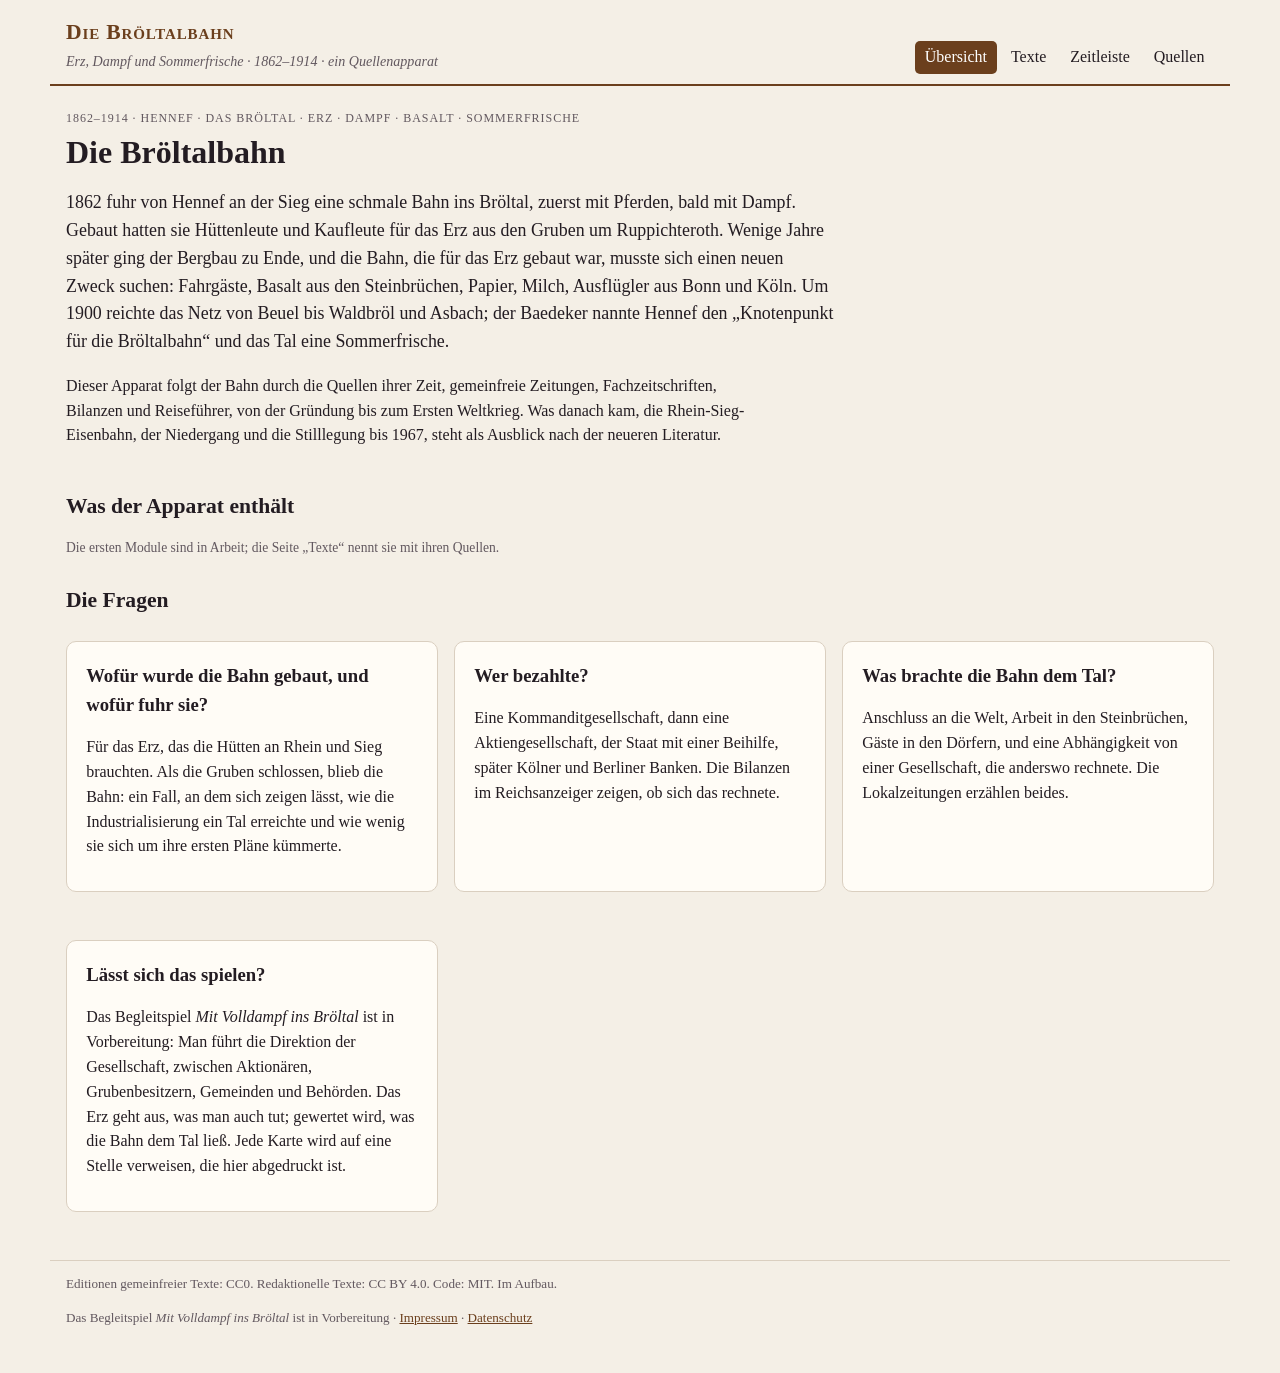
==== index.html @ b5d922d7 "Geruest: Uebersicht, fuenf geplante Module, Zeitleiste 1853-1914 mit Ausblick, Quellen und Methode, " ====
<!doctype html>
<html lang="de">
<head>
<meta charset="utf-8">
<meta name="viewport" content="width=device-width, initial-scale=1">
<title>Die Bröltalbahn. Erz, Dampf und Sommerfrische 1862–1914</title>
<meta name="description" content="Ein Quellenapparat zur Bröltalbahn, der Schmalspurbahn von Hennef ins Bröltal: wie eine Bahn für das Erz gebaut wurde, das Erz verlor und einen neuen Zweck fand, 1862–1914, in gemeinfreien Zeitungen, Fachzeitschriften und Reiseführern.">
<meta property="og:type" content="website">
<meta property="og:title" content="Die Bröltalbahn. Erz, Dampf und Sommerfrische 1862–1914">
<meta property="og:description" content="Gebaut für das Erz, geblieben für das Tal: die Bröltalbahn in ihren Quellen.">
<link rel="stylesheet" href="style.css">
</head>
<body>
<header class="top">
  <a class="brand" href="#/">
    <strong>Die Bröltalbahn</strong>
    <em>Erz, Dampf und Sommerfrische · 1862–1914 · ein Quellenapparat</em>
  </a>
  <nav>
    <a href="#/">Übersicht</a>
    <a href="#/texts">Texte</a>
    <a href="#/compare" id="navCompare" hidden>Vergleich</a>
    <a href="#/timeline">Zeitleiste</a>
    <a href="#/plates" id="navPlates" hidden>Tafeln</a>
    <a href="#/sources">Quellen</a>
  </nav>
</header>
<main id="view" aria-live="polite"></main>
<footer>
  <p>Editionen gemeinfreier Texte: CC0. Redaktionelle Texte: CC BY 4.0. Code: MIT. Im Aufbau.</p>
  <p>Das Begleitspiel <em>Mit Volldampf ins Bröltal</em> ist in Vorbereitung · <a href="legal.html#notice">Impressum</a> · <a href="legal.html#privacy">Datenschutz</a></p>
</footer>
<script src="app.js"></script>
</body>
</html>
---- style.css ----
:root{
  --paper:#f4efe6; --panel:#fffcf6; --ink:#231c22; --ink2:#62585f; --line:#dacfc0;
  --red:#6b3f1d; --gold:#8a6d2f; --sea:#2f5d62;
  --gesellschaft:#8c3b1c; --gruben:#5a4a3a; --staat:#2f4f7a; --tal:#3f5a2a; --nachwelt:#7a7064;
  --serif:"Iowan Old Style","Palatino Linotype",Palatino,"Book Antiqua",Georgia,serif;
}
*{box-sizing:border-box}
body{margin:0; background:var(--paper); color:var(--ink); font-family:var(--serif); line-height:1.55}
a{color:var(--red)}
.top{display:flex; justify-content:space-between; align-items:flex-end; flex-wrap:wrap; gap:.6rem 1.5rem;
  max-width:1180px; margin:0 auto; padding:1rem 16px .6rem; border-bottom:2px solid var(--red)}
.brand{text-decoration:none; color:inherit}
.brand strong{display:block; font-size:1.35rem; color:var(--red); font-variant:small-caps; letter-spacing:.04em}
.brand em{font-size:.88rem; color:var(--ink2)}
.top nav{display:flex; gap:.3rem; flex-wrap:wrap}
.top nav a{text-decoration:none; color:var(--ink); padding:.25rem .6rem; border-radius:5px}
.top nav a.on{background:var(--red); color:#fff}
main{max-width:1180px; margin:0 auto; padding:1.2rem 16px 2rem}
footer{max-width:1180px; margin:0 auto; padding:0 16px 2rem; font-size:.82rem; color:var(--ink2); border-top:1px solid var(--line)}
h1{font-size:2rem; margin:.2rem 0 .6rem; line-height:1.2}
h2{font-size:1.35rem; margin:1.6rem 0 .5rem}
h3{margin:.2rem 0 .3rem}
.lede{font-size:1.12rem; max-width:48rem}
.fine{font-size:.85rem; color:var(--ink2)}
.tag{font-size:.75rem; letter-spacing:.08em; text-transform:uppercase; color:var(--ink2)}
.panel{background:var(--panel); border:1px solid var(--line); border-radius:10px; padding:1rem 1.2rem; margin:1rem 0}
.readable{max-width:44rem}
.grid{display:grid; gap:1rem}
.g2{grid-template-columns:repeat(auto-fill,minmax(300px,1fr))}
.g4{grid-template-columns:repeat(auto-fill,minmax(210px,1fr))}
.card{background:var(--panel); border:1px solid var(--line); border-radius:10px; padding:.9rem 1rem; text-decoration:none; color:inherit; display:block}
a.card:hover{border-color:var(--red)}
.card.planned{opacity:.72; border-style:dashed}
.side{display:inline-block; font-size:.72rem; padding:0 .45rem; border-radius:99px; color:#fff; letter-spacing:.03em}
.side.gesellschaft{background:var(--gesellschaft)} .side.gruben{background:var(--gruben)} .side.staat{background:var(--staat)}
.side.tal{background:var(--tal)} .side.nachwelt{background:var(--nachwelt)}
.hero{display:grid; grid-template-columns:minmax(0,1.5fr) minmax(0,1fr); gap:1.5rem; align-items:start}
.hero.one{grid-template-columns:1fr}
.hero img{width:100%; border-radius:8px; border:1px solid var(--line)}
figure{margin:0}
figcaption{font-size:.85rem; color:var(--ink2); margin-top:.4rem}
.quote{border-left:3px solid var(--red); padding:.2rem 0 .2rem 1rem; margin:1rem 0; font-style:italic}
/* reader */
.toc{display:flex; flex-wrap:wrap; gap:.4rem; margin:.6rem 0 1rem}
.toc a{border:1px solid var(--line); border-radius:6px; padding:.2rem .6rem; text-decoration:none; color:var(--ink); background:var(--panel); font-size:.9rem}
.toc a.on{border-color:var(--red); background:var(--red); color:#fff}
.langbar{display:flex; gap:.3rem; margin:.4rem 0 1rem}
.langbar button{font:inherit; font-size:.85rem; background:var(--panel); border:1px solid var(--line); border-radius:6px; padding:.2rem .7rem; cursor:pointer}
.langbar button.on{background:var(--ink); color:var(--paper); border-color:var(--ink)}
.unit{display:grid; grid-template-columns:4.6rem minmax(0,1fr); gap:.3rem .8rem; padding:.55rem 0; border-bottom:1px dotted var(--line)}
.unit .num{font-size:.78rem; color:var(--ink2); text-align:right; padding-top:.2rem}
.unit .num a{color:inherit; text-decoration:none}
.unit .pg{display:block; font-size:.7rem; line-height:1.25; margin-top:.3rem; color:var(--ink2); opacity:.85}
.unit.hl{background:#efdfe6}
.unit .cols{display:grid; grid-template-columns:1fr 1fr; gap:1.2rem}
.unit .cols.one{grid-template-columns:1fr}
.unit .orig{color:var(--ink2)}
.unit .orig[lang=grc]{font-family:"Gentium Plus","Gentium Book Plus","Palatino Linotype","GFS Didot","Times New Roman",serif; color:var(--ink); font-size:1.02em; line-height:1.6}
.unit.label .text{font-variant:small-caps; letter-spacing:.03em; font-weight:600; color:var(--red)}
.unit h4{margin:0 0 .3rem; font-size:.95rem; color:var(--red)}
.unit .text,.unit .orig{white-space:pre-line}
.unit .orig[dir=rtl]{font-family:"Traditional Arabic","Sakkal Majalla","Noto Naskh Arabic","Geeza Pro",serif; font-size:1.3em; line-height:1.9; color:var(--ink)}
.unit .translit{margin-top:.5rem; font-size:.88em; font-style:italic; color:var(--ink2)}
.note{grid-column:2; font-size:.84rem; color:var(--ink2); border-left:2px solid var(--gold); padding-left:.6rem}
.hinweis{font-size:.9rem}
/* timeline */
.tl{position:relative; margin:1rem 0 0 .6rem; padding-left:1.4rem; border-left:2px solid var(--line)}
.st{position:relative; margin:0 0 1.2rem; display:grid; grid-template-columns:minmax(0,1fr) 140px; gap:1rem; align-items:start}
.st::before{content:""; position:absolute; left:-1.95rem; top:.35rem; width:12px; height:12px; border-radius:50%; background:var(--c,var(--ink)); border:2px solid var(--paper)}
.st .d{font-size:.82rem; color:var(--ink2)}
.st img{width:140px; border-radius:6px; border:1px solid var(--line)}
.st p{margin:.2rem 0}
.legend{display:flex; flex-wrap:wrap; gap:.4rem}
/* plates */
.plate img{width:100%; border-radius:6px; border:1px solid var(--line); background:#fff}
.lightbox{position:fixed; inset:0; background:rgba(20,16,12,.85); display:flex; align-items:center; justify-content:center; padding:16px; z-index:10}
.lightbox img{max-width:100%; max-height:86vh; border-radius:6px}
.lightbox .cap{color:#f5efe2; max-width:44rem; font-size:.9rem; margin-top:.6rem}
.lightbox figure{text-align:center}
/* compare */
.cmp{display:grid; gap:1rem; margin-top:1rem}
.cmp.n2{grid-template-columns:1fr 1fr}
.cmp.n3{grid-template-columns:repeat(3,minmax(0,1fr))}
.cmp.n4{grid-template-columns:1fr 1fr}
.voice{background:var(--panel); border:1px solid var(--line); border-radius:10px; padding:.8rem 1rem}
.vhead{border-bottom:1px solid var(--line); padding-bottom:.5rem; margin-bottom:.5rem}
.vunit{margin:.7rem 0}
.vunit .text{white-space:pre-line}
@media (max-width:760px){
  .cmp.n2,.cmp.n3,.cmp.n4{grid-template-columns:1fr}
  .hero{grid-template-columns:1fr}
  .unit .cols{grid-template-columns:1fr}
  .st{grid-template-columns:1fr}
  .st img{width:110px}
  h1{font-size:1.6rem}
}
@media (prefers-color-scheme: dark){
  :root:not([data-theme="light"]){--paper:#1c171b; --panel:#262026; --ink:#ece4ea; --ink2:#b3a8b0; --line:#43383f; --red:#d9a77c}
  :root:not([data-theme="light"]) .unit.hl{background:#3a2a35}
  :root:not([data-theme="light"]) .top nav a.on, :root:not([data-theme="light"]) .toc a.on{color:#1c171b}
}
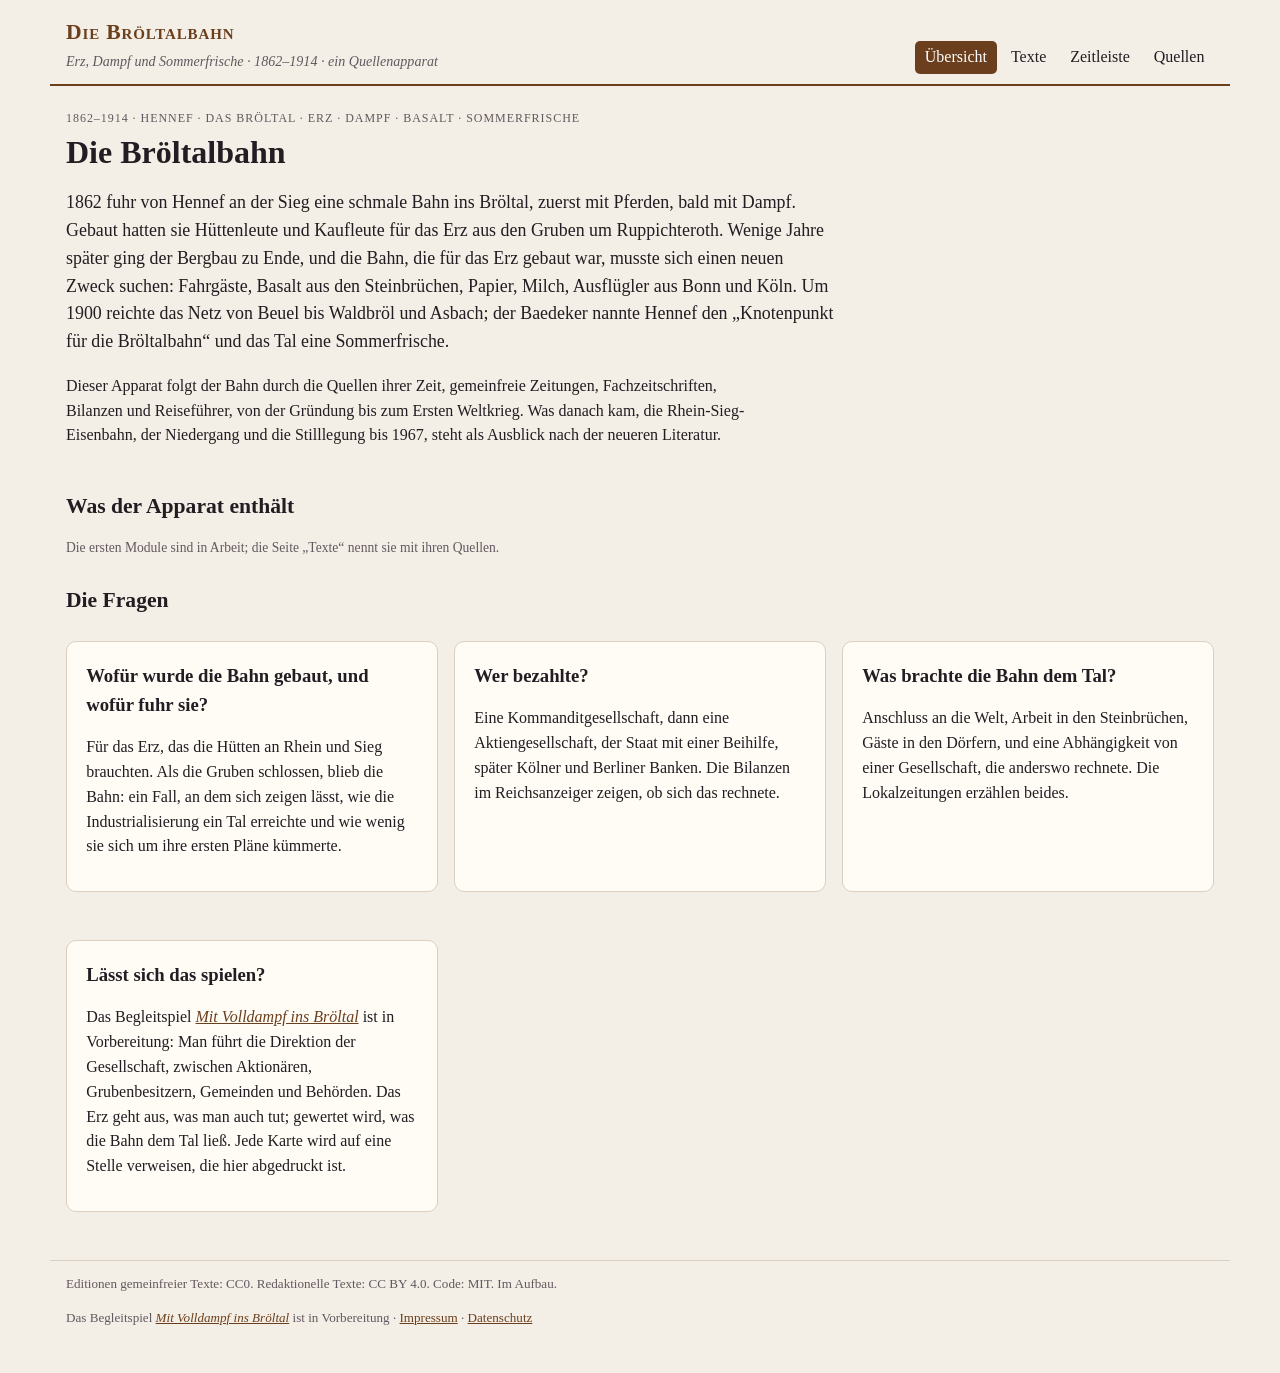
==== commit a8c52ad2: "Netlify-Adressen: Site und Begleitspiel verlinkt Co-Authored-By: Claude Opus 5.5 <noreply@anthropic." ====
--- a/index.html
+++ b/index.html
@@ -6,6 +6,7 @@
 <title>Die Bröltalbahn. Erz, Dampf und Sommerfrische 1862–1914</title>
 <meta name="description" content="Ein Quellenapparat zur Bröltalbahn, der Schmalspurbahn von Hennef ins Bröltal: wie eine Bahn für das Erz gebaut wurde, das Erz verlor und einen neuen Zweck fand, 1862–1914, in gemeinfreien Zeitungen, Fachzeitschriften und Reiseführern.">
 <meta property="og:type" content="website">
+<meta property="og:url" content="https://die-broeltalbahn.netlify.app/">
 <meta property="og:title" content="Die Bröltalbahn. Erz, Dampf und Sommerfrische 1862–1914">
 <meta property="og:description" content="Gebaut für das Erz, geblieben für das Tal: die Bröltalbahn in ihren Quellen.">
 <link rel="stylesheet" href="style.css">
@@ -28,7 +29,7 @@
 <main id="view" aria-live="polite"></main>
 <footer>
   <p>Editionen gemeinfreier Texte: CC0. Redaktionelle Texte: CC BY 4.0. Code: MIT. Im Aufbau.</p>
-  <p>Das Begleitspiel <em>Mit Volldampf ins Bröltal</em> ist in Vorbereitung · <a href="legal.html#notice">Impressum</a> · <a href="legal.html#privacy">Datenschutz</a></p>
+  <p>Das Begleitspiel <a href="https://mit-volldampf-ins-broeltal.netlify.app/"><em>Mit Volldampf ins Bröltal</em></a> ist in Vorbereitung · <a href="legal.html#notice">Impressum</a> · <a href="legal.html#privacy">Datenschutz</a></p>
 </footer>
 <script src="app.js"></script>
 </body>
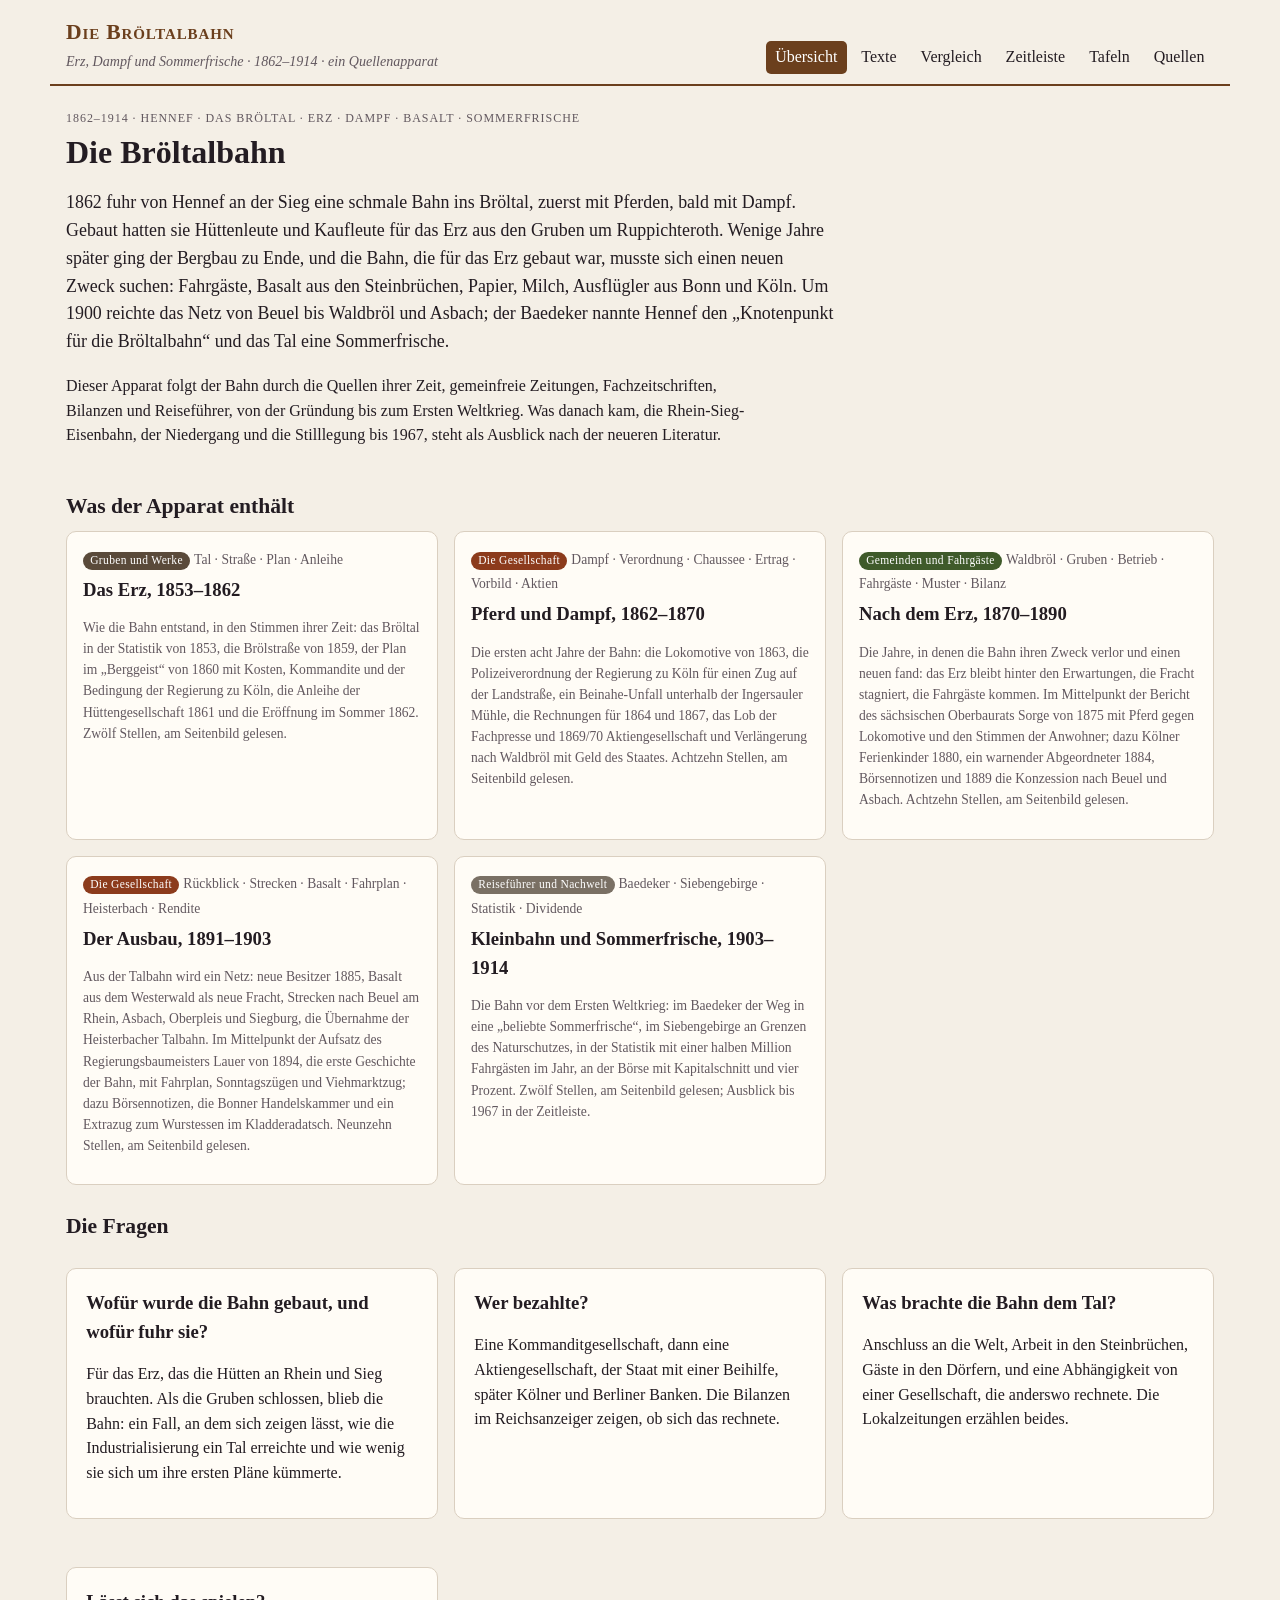
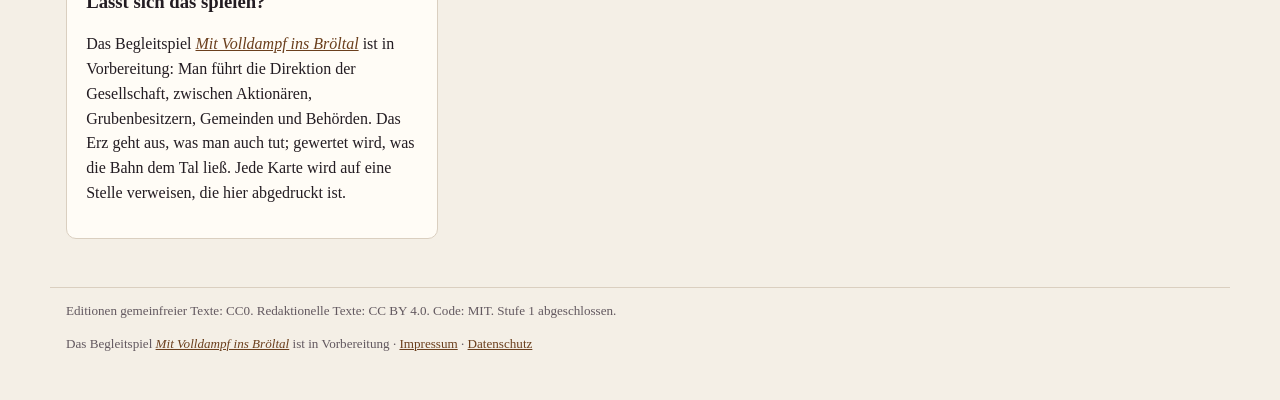
==== commit 7266c5dc: "Modul 5: Kleinbahn und Sommerfrische 1903-1914 (Baedeker 1905/1911, ZfK 1903/1908, ZVDEV 1900, Arbei" ====
--- a/index.html
+++ b/index.html
@@ -28,7 +28,7 @@
 </header>
 <main id="view" aria-live="polite"></main>
 <footer>
-  <p>Editionen gemeinfreier Texte: CC0. Redaktionelle Texte: CC BY 4.0. Code: MIT. Im Aufbau.</p>
+  <p>Editionen gemeinfreier Texte: CC0. Redaktionelle Texte: CC BY 4.0. Code: MIT. Stufe 1 abgeschlossen.</p>
   <p>Das Begleitspiel <a href="https://mit-volldampf-ins-broeltal.netlify.app/"><em>Mit Volldampf ins Bröltal</em></a> ist in Vorbereitung · <a href="legal.html#notice">Impressum</a> · <a href="legal.html#privacy">Datenschutz</a></p>
 </footer>
 <script src="app.js"></script>
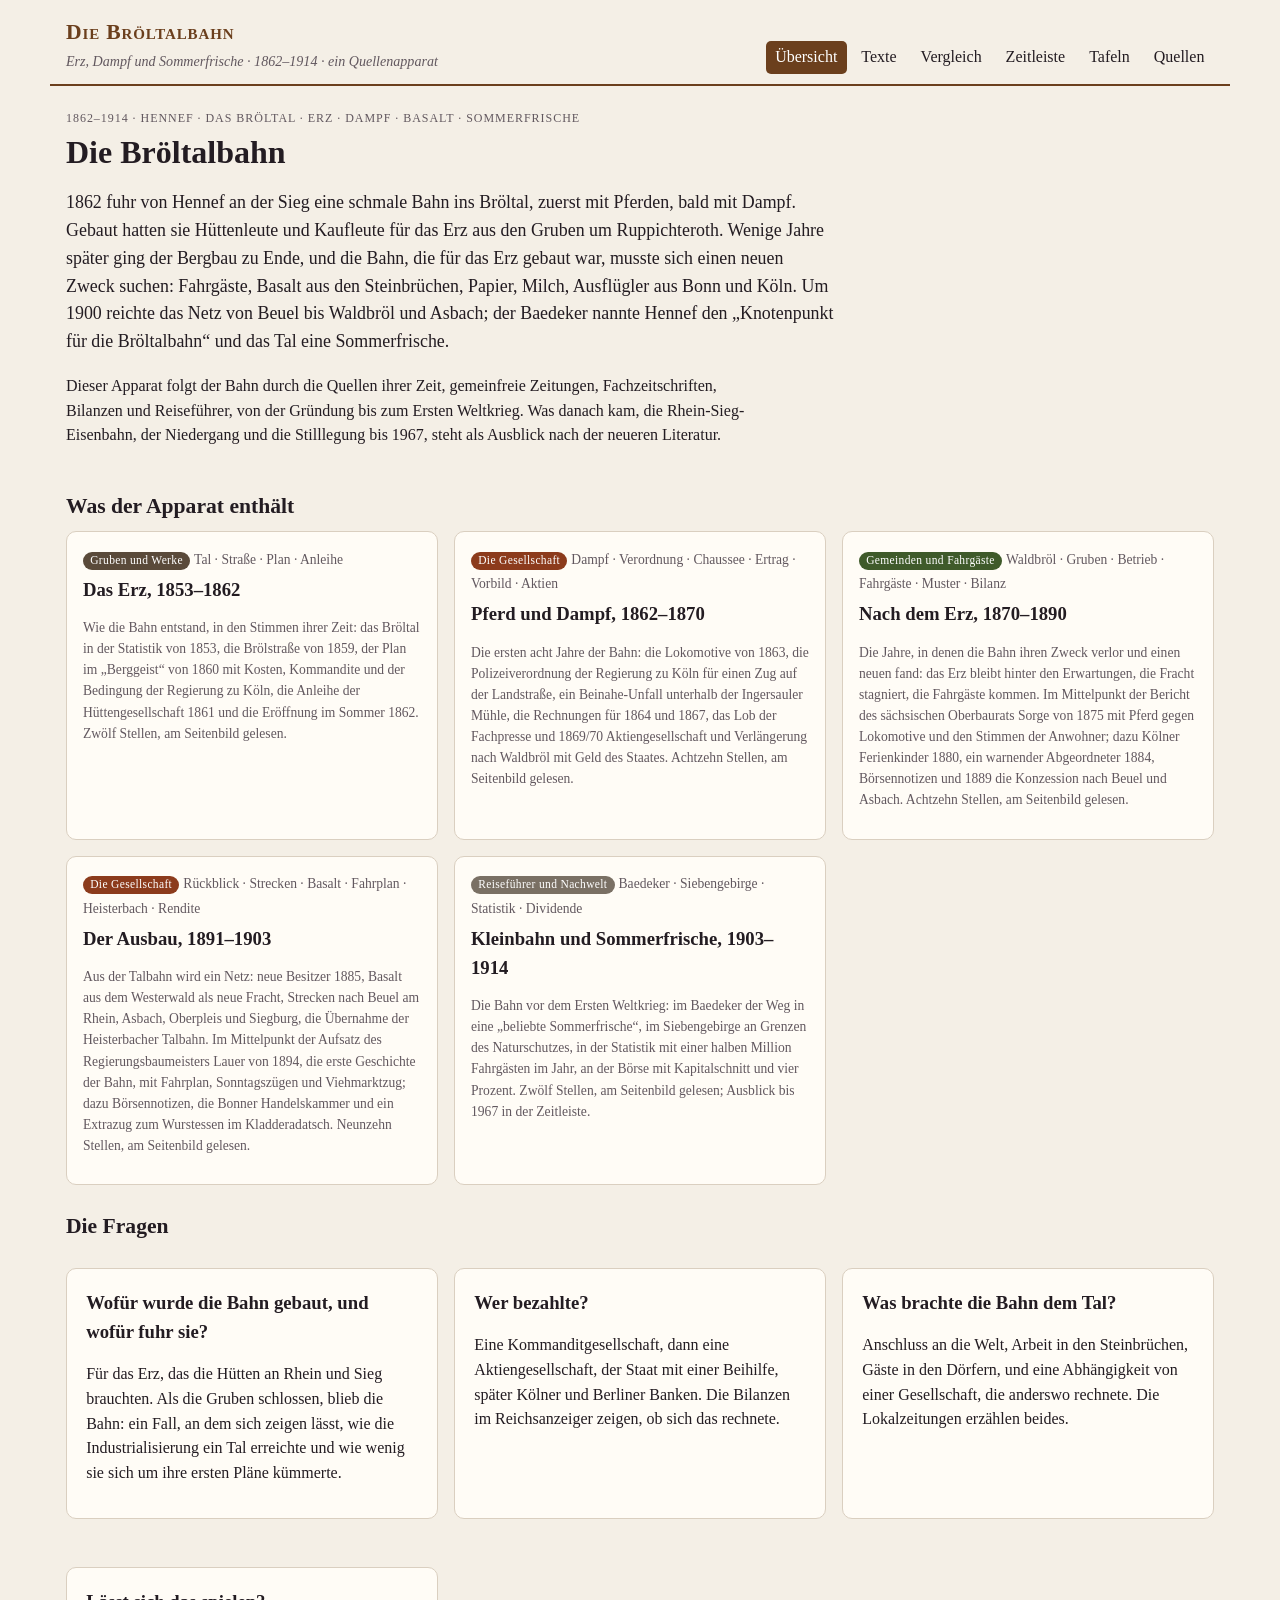
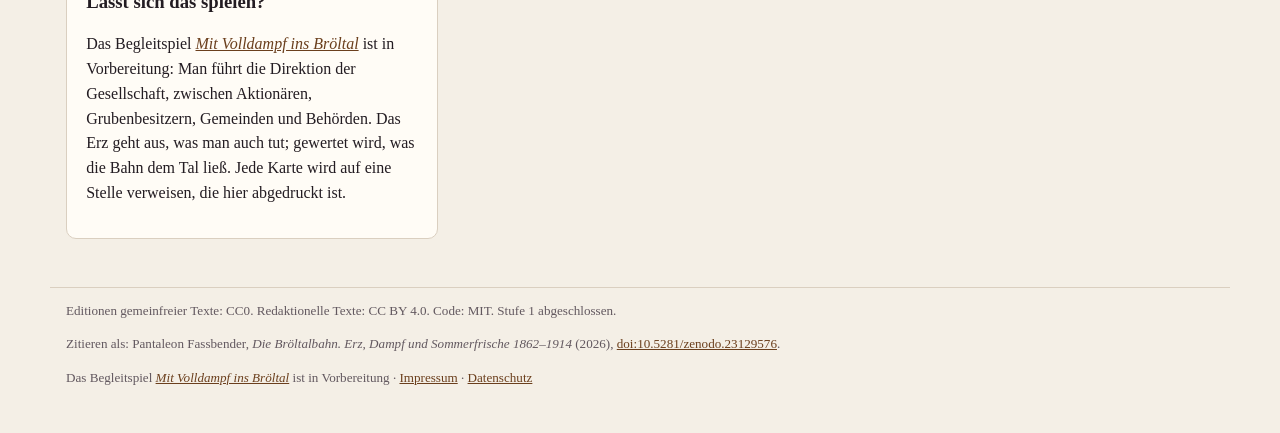
==== commit ec39bc9a: "DOI 10.5281/zenodo.23129576 (v1.0.0 10.5281/zenodo.23129577): README, CITATION.cff, Zitierhinweis Co" ====
--- a/index.html
+++ b/index.html
@@ -29,6 +29,7 @@
 <main id="view" aria-live="polite"></main>
 <footer>
   <p>Editionen gemeinfreier Texte: CC0. Redaktionelle Texte: CC BY 4.0. Code: MIT. Stufe 1 abgeschlossen.</p>
+  <p>Zitieren als: Pantaleon Fassbender, <em>Die Bröltalbahn. Erz, Dampf und Sommerfrische 1862–1914</em> (2026), <a href="https://doi.org/10.5281/zenodo.23129576">doi:10.5281/zenodo.23129576</a>.</p>
   <p>Das Begleitspiel <a href="https://mit-volldampf-ins-broeltal.netlify.app/"><em>Mit Volldampf ins Bröltal</em></a> ist in Vorbereitung · <a href="legal.html#notice">Impressum</a> · <a href="legal.html#privacy">Datenschutz</a></p>
 </footer>
 <script src="app.js"></script>
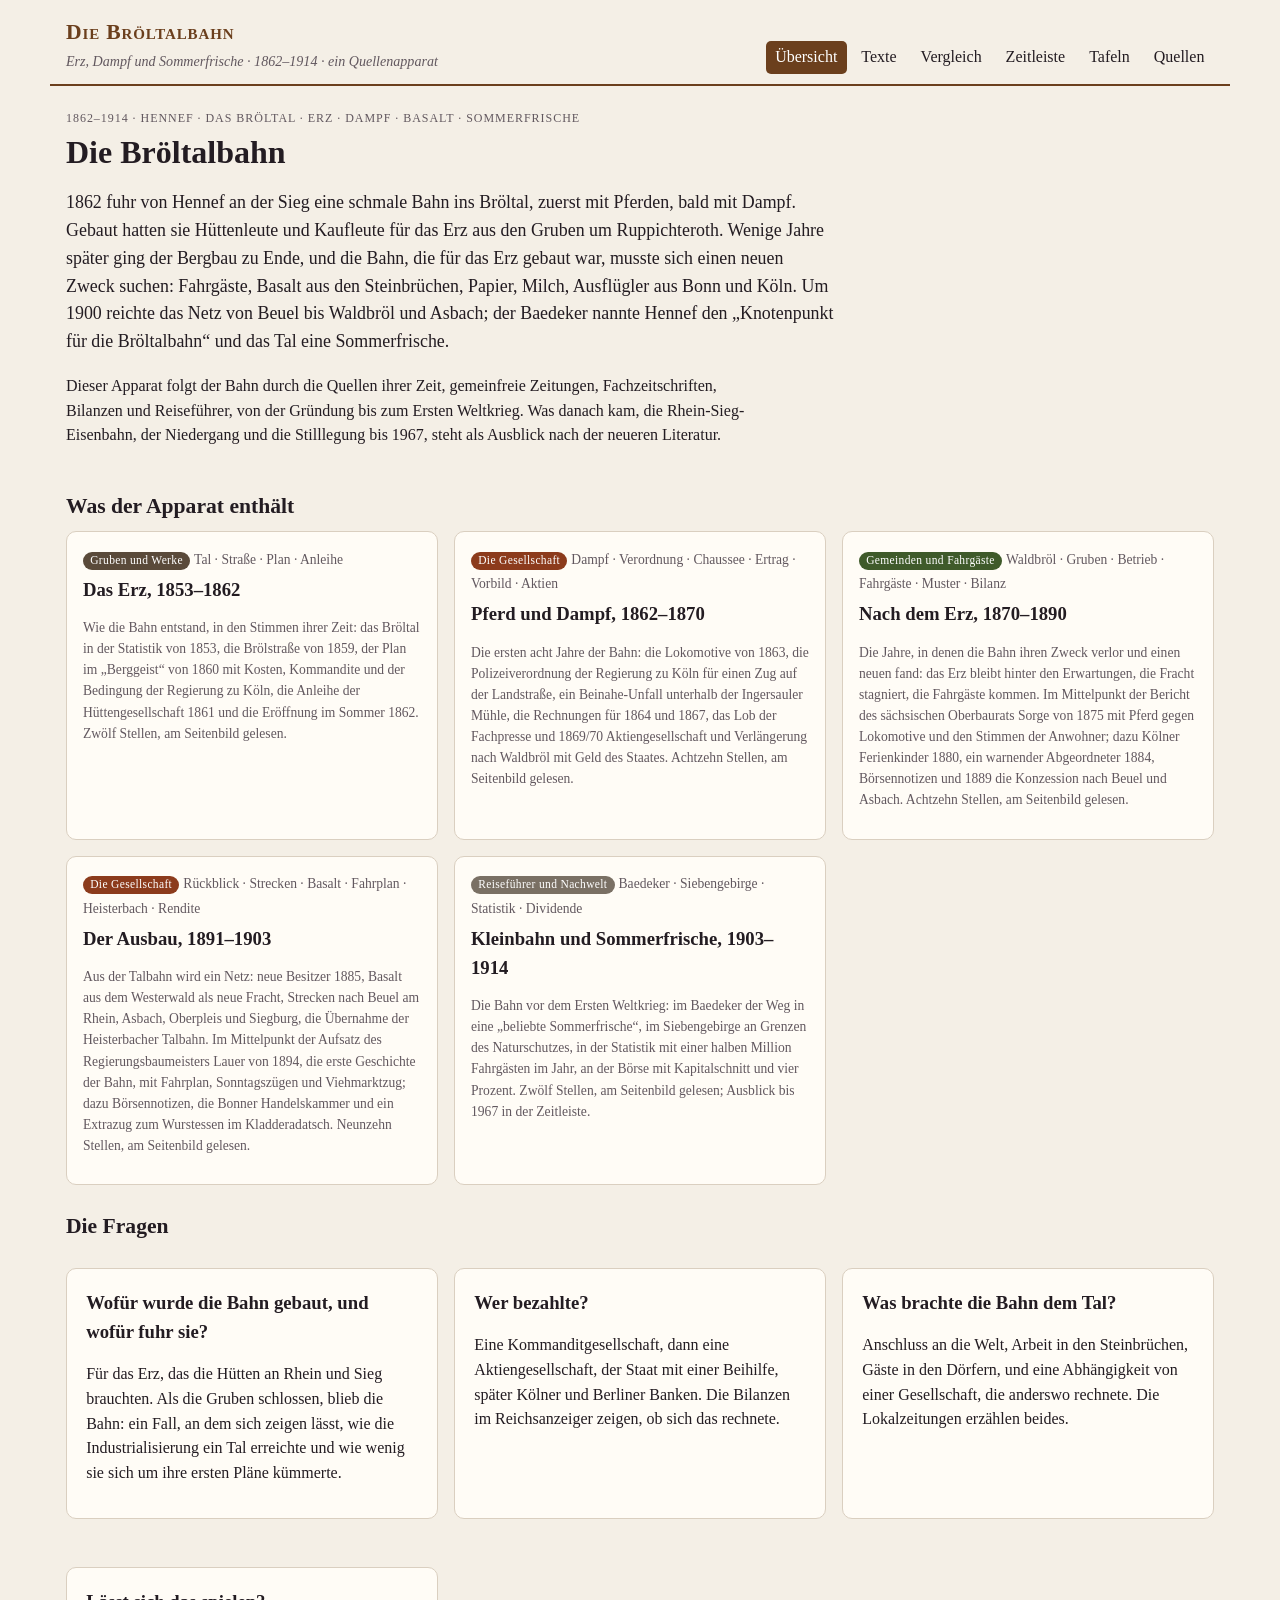
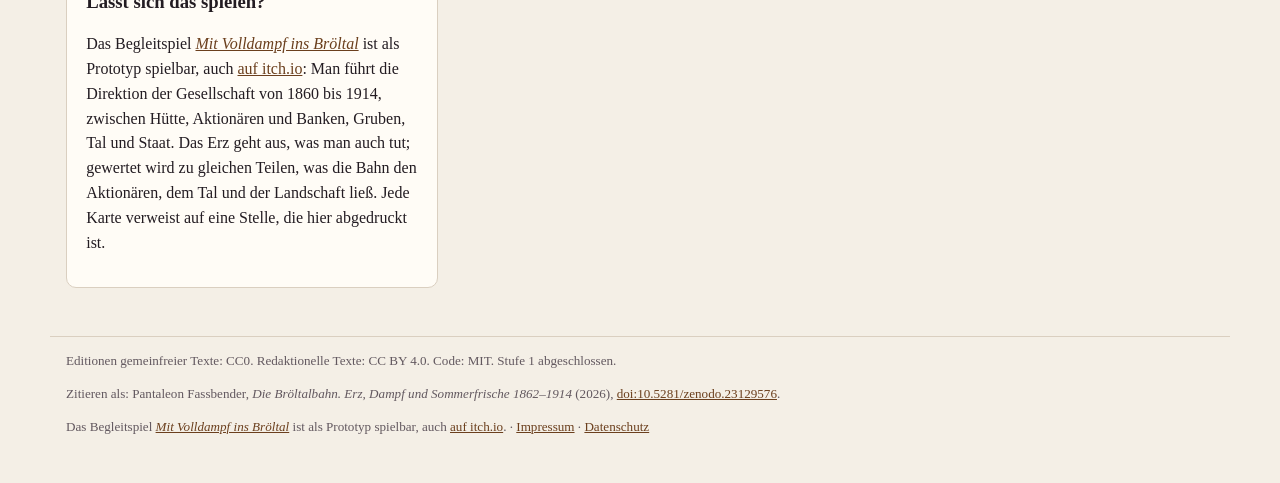
==== commit 7e480fad: "Begleitspiel auf itch.io: https://leofassb.itch.io/mit-volldampf-ins-broeltal (Fusszeilen, README) C" ====
--- a/index.html
+++ b/index.html
@@ -30,7 +30,7 @@
 <footer>
   <p>Editionen gemeinfreier Texte: CC0. Redaktionelle Texte: CC BY 4.0. Code: MIT. Stufe 1 abgeschlossen.</p>
   <p>Zitieren als: Pantaleon Fassbender, <em>Die Bröltalbahn. Erz, Dampf und Sommerfrische 1862–1914</em> (2026), <a href="https://doi.org/10.5281/zenodo.23129576">doi:10.5281/zenodo.23129576</a>.</p>
-  <p>Das Begleitspiel <a href="https://mit-volldampf-ins-broeltal.netlify.app/"><em>Mit Volldampf ins Bröltal</em></a> ist in Vorbereitung · <a href="legal.html#notice">Impressum</a> · <a href="legal.html#privacy">Datenschutz</a></p>
+  <p>Das Begleitspiel <a href="https://mit-volldampf-ins-broeltal.netlify.app/"><em>Mit Volldampf ins Bröltal</em></a> ist als Prototyp spielbar, auch <a href="https://leofassb.itch.io/mit-volldampf-ins-broeltal">auf itch.io</a>. · <a href="legal.html#notice">Impressum</a> · <a href="legal.html#privacy">Datenschutz</a></p>
 </footer>
 <script src="app.js"></script>
 </body>
